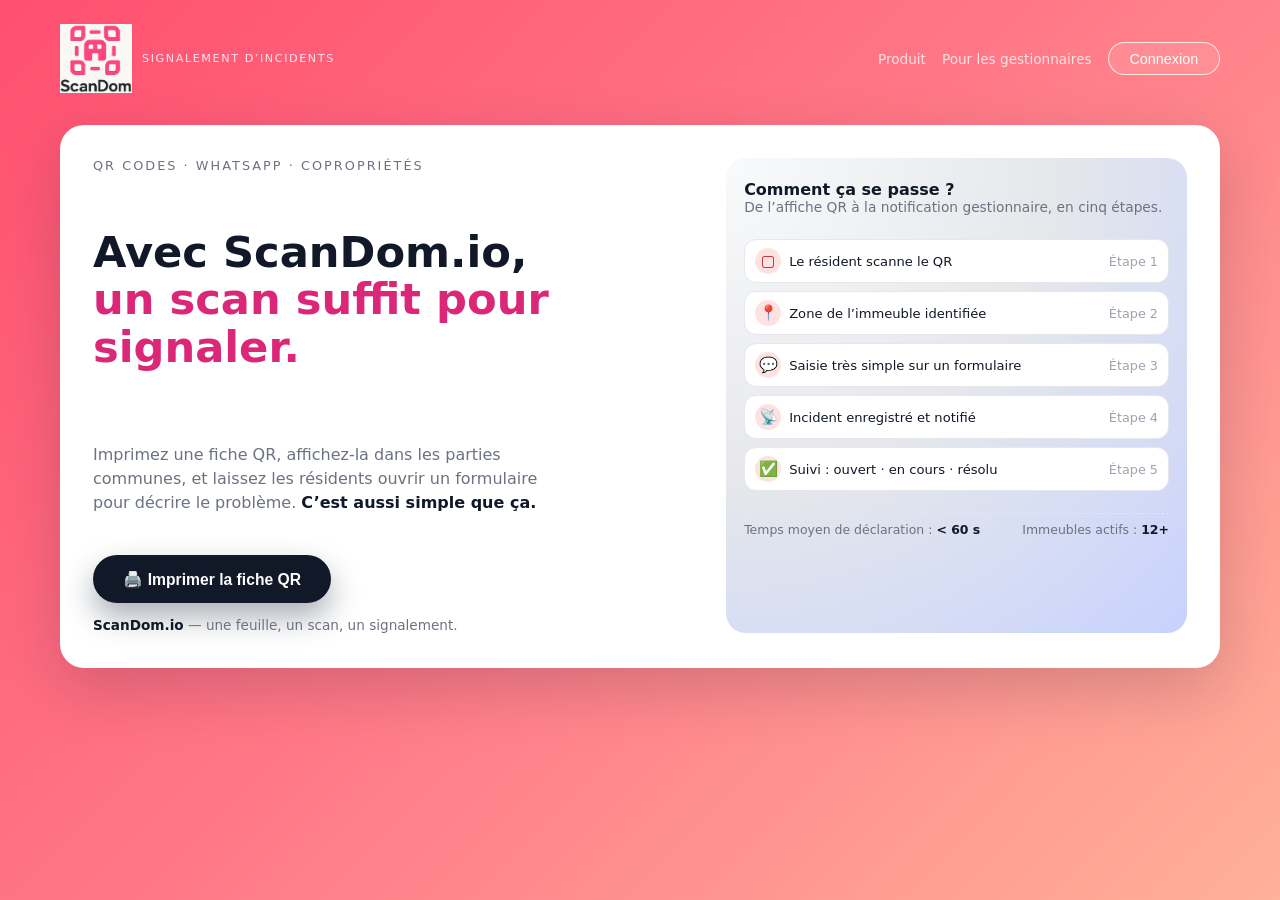
==== index.html @ 26d6885a "Update and rename page_type5.html to index.html" ====
<!DOCTYPE html>
<html lang="fr">
<head>
  <meta charset="UTF-8" />
  <title>ScanDom.io — Signaler un incident en un scan</title>
  <meta name="viewport" content="width=device-width, initial-scale=1" />
  <style>
    :root {
      --pink: #ff4f70;
      --pink-soft: #ff7a88;
      --violet: #8b5cf6;
      --primary: #ffffff;
      --text-main: #111827;
      --text-soft: #6b7280;
      --bg-card: #ffffff;
      --border: #e5e7eb;
    }

    * {
      box-sizing: border-box;
    }

    body {
      margin: 0;
      font-family: system-ui, -apple-system, BlinkMacSystemFont, "Segoe UI",
        sans-serif;
      min-height: 100vh;
      display: flex;
      justify-content: center;
      align-items: stretch;
      background: linear-gradient(135deg, var(--pink) 0%, var(--pink-soft) 50%, #ffb199 100%);
      color: var(--text-main);
    }

    .page {
      width: 100%;
      max-width: 1200px;
      padding: 24px 20px 40px;
      display: flex;
      flex-direction: column;
      gap: 24px;
    }

    /* HEADER */

    .header {
      display: flex;
      align-items: center;
      justify-content: space-between;
      gap: 16px;
      color: #ffffff;
    }

    .brand {
      display: flex;
      align-items: center;
      gap: 10px;
    }

    .brand-logo {
      width: 36px;
      height: 36px;
      border-radius: 12px;
      background: radial-gradient(circle at 20% 10%, #ffffff 0, #ffe4e6 20%, #fb7185 55%, #db2777 100%);
      box-shadow:
        0 0 0 2px rgba(251, 113, 133, 0.6),
        0 8px 25px rgba(190, 24, 93, 0.6);
    }

    .brand-title {
      font-size: 1.1rem;
      font-weight: 700;
      letter-spacing: 0.18em;
      text-transform: uppercase;
    }

    .brand-sub {
      font-size: 0.7rem;
      opacity: 0.85;
      text-transform: uppercase;
      letter-spacing: 0.14em;
    }

    .header-right {
      display: flex;
      align-items: center;
      gap: 16px;
    }

    .link-muted {
      font-size: 0.85rem;
      text-decoration: none;
      color: #fee2e2;
    }

    .link-muted:hover {
      text-decoration: underline;
    }

    .btn-connexion {
      padding: 0.45rem 1.3rem;
      border-radius: 999px;
      border: 1px solid rgba(255, 241, 242, 0.9);
      background: rgba(248, 250, 252, 0.1);
      color: #ffffff;
      font-size: 0.9rem;
      font-weight: 500;
      cursor: pointer;
      display: inline-flex;
      align-items: center;
      gap: 6px;
      backdrop-filter: blur(10px);
      transition:
        background 0.15s ease,
        transform 0.08s ease,
        box-shadow 0.1s ease;
    }

    .btn-connexion:hover {
      background: rgba(248, 250, 252, 0.25);
      transform: translateY(-1px);
      box-shadow: 0 6px 18px rgba(15, 23, 42, 0.18);
    }

    /* MAIN CARD (style Zyro : gros bloc blanc) */

    .card {
      margin-top: 8px;
      background: var(--bg-card);
      border-radius: 24px;
      border: 1px solid rgba(255, 255, 255, 0.4);
      box-shadow:
        0 20px 60px rgba(15, 23, 42, 0.18);
      padding: 32px 32px 34px;
      display: grid;
      grid-template-columns: minmax(0, 3fr) minmax(280px, 2.3fr);
      gap: 32px;
    }

    @media (max-width: 900px) {
      .card {
        grid-template-columns: minmax(0, 1fr);
      }
    }

    /* LEFT HERO */

    .hero {
      display: flex;
      flex-direction: column;
      gap: 20px;
      justify-content: center;
    }

    .hero-kicker {
      font-size: 0.8rem;
      text-transform: uppercase;
      letter-spacing: 0.16em;
      color: var(--text-soft);
    }

    .hero-title {
      font-size: clamp(2.1rem, 4vw, 2.7rem);
      line-height: 1.1;
      font-weight: 700;
    }

    .hero-title span.accent {
      color: #db2777;
    }

    .hero-sub {
      max-width: 30rem;
      font-size: 1rem;
      color: var(--text-soft);
      line-height: 1.5;
    }

    .hero-sub strong {
      color: var(--text-main);
      font-weight: 600;
    }

    .hero-actions {
      display: flex;
      flex-wrap: wrap;
      gap: 14px;
      align-items: center;
      margin-top: 4px;
    }

    .btn-primary {
      padding: 0.9rem 1.9rem;
      border-radius: 999px;
      border: none;
      background: #111827;
      color: #f9fafb;
      font-size: 0.98rem;
      font-weight: 600;
      cursor: pointer;
      display: inline-flex;
      align-items: center;
      gap: 8px;
      box-shadow: 0 14px 30px rgba(15, 23, 42, 0.35);
      transition:
        transform 0.08s ease,
        box-shadow 0.1s ease,
        filter 0.1s ease;
    }

    .btn-primary:hover {
      transform: translateY(-1px);
      filter: brightness(1.03);
      box-shadow: 0 18px 40px rgba(15, 23, 42, 0.45);
    }

    .hero-caption {
      font-size: 0.85rem;
      color: var(--text-soft);
    }

    .hero-caption strong {
      color: var(--text-main);
    }

    /* RIGHT MOCKUP (workflow) */

    .panel {
      border-radius: 20px;
      background: radial-gradient(circle at top left, #f9fafb 0, #e5e7eb 50%, #c7d2fe 100%);
      padding: 18px 18px 20px;
      display: flex;
      flex-direction: column;
      gap: 14px;
    }

    .panel-main-title {
      font-size: 1rem;
      font-weight: 600;
      margin-top: 4px;
    }

    .panel-main-sub {
      font-size: 0.86rem;
      color: var(--text-soft);
      margin-bottom: 10px;
    }

    .panel-flow {
      display: flex;
      flex-direction: column;
      gap: 8px;
      font-size: 0.82rem;
    }

    .panel-step {
      background: #ffffff;
      border-radius: 12px;
      border: 1px solid #e5e7eb;
      padding: 8px 10px;
      display: flex;
      align-items: center;
      justify-content: space-between;
      gap: 10px;
    }

    .panel-step-left {
      display: flex;
      align-items: center;
      gap: 8px;
    }

    .panel-step-icon {
      width: 26px;
      height: 26px;
      border-radius: 999px;
      background: #fee2e2;
      color: #b91c1c;
      display: flex;
      align-items: center;
      justify-content: center;
      font-size: 0.95rem;
    }

    .panel-step-label {
      color: var(--text-main);
    }

    .panel-step-arrow {
      font-size: 0.8rem;
      color: #9ca3af;
    }

    .panel-footer {
      margin-top: 8px;
      padding-top: 8px;
      border-top: 1px dashed #e5e7eb;
      font-size: 0.78rem;
      color: var(--text-soft);
      display: flex;
      justify-content: space-between;
      gap: 10px;
    }

    .panel-footer strong {
      color: var(--text-main);
    }

    /* ==== PAGE À IMPRIMER ==== */

    .print-page {
      display: none;
    }

    .print-sheet {
      width: 210mm;
      height: 297mm;
      padding: 18mm;
      box-sizing: border-box;
      background: #ffffff;
      color: #111827;
      font-family: system-ui, -apple-system, BlinkMacSystemFont, "Segoe UI",
        sans-serif;
      position: relative;
    }

    .print-header {
      text-align: center;
      margin-bottom: 18mm;
    }

    .print-title {
      display: inline-block;
      padding: 6px 18px;
      background: #ec4899;
      color: #ffffff;
      font-weight: 700;
      font-size: 18px;
      letter-spacing: 0.08em;
      text-transform: uppercase;
      border-radius: 6px;
    }

    .print-subtitle {
      margin-top: 12mm;
      font-size: 12px;
      text-transform: uppercase;
      letter-spacing: 0.12em;
      color: #4b5563;
    }

    .print-body {
      text-align: center;
      margin-top: 10mm;
    }

    .qr-wrapper {
      display: inline-flex;
      flex-direction: column;
      align-items: center;
      gap: 10px;
      margin-top: 8mm;
    }

    .qr-box {
      width: 50mm;
      height: 50mm;
      border-radius: 8px;
      border: 1px solid #e5e7eb;
      display: flex;
      align-items: center;
      justify-content: center;
      padding: 4mm;
    }

    .qr-box img {
      width: 100%;
      height: 100%;
      object-fit: contain;
    }

    .whatsapp-line {
      display: inline-flex;
      align-items: center;
      gap: 8px;
      margin-top: 6mm;
      font-size: 11px;
      color: #111827;
    }

    .whatsapp-logo {
      width: 18px;
      height: 18px;
      border-radius: 999px;
      background: #25d366;
      display: flex;
      align-items: center;
      justify-content: center;
      color: white;
      font-size: 11px;
      font-weight: 700;
      font-family: system-ui, sans-serif;
    }

    .print-footer {
      position: absolute;
      left: 18mm;
      right: 18mm;
      bottom: 16mm;
      display: flex;
      align-items: center;
      justify-content: space-between;
      font-size: 9px;
      color: #9ca3af;
    }

    .print-footer-logo {
      font-weight: 600;
      color: #111827;
    }

    /* PRINT */

    @media print {
      body {
        background: #ffffff;
        margin: 0;
      }
      .page { display: none; }
      .print-page { display: block; }
    }
  </style>
</head>
<body>
  <div class="page">
    <header class="header">
      <div class="brand">
        <img
          src="logo.JPG"
          style="width:13%"/>
        <div>
          <div class="brand-sub">Signalement d’incidents</div>
        </div>
      </div>
      <div class="header-right">
        <a href="#" class="link-muted">Produit</a>
        <a href="#" class="link-muted">Pour les gestionnaires</a>
        <button class="btn-connexion" type="button">Connexion</button>
      </div>
    </header>

    <main class="card">
      <section class="hero">
        <div class="hero-kicker">QR codes · WhatsApp · Copropriétés</div>

        <h1 class="hero-title">
          Avec ScanDom.io,<br>
          <span class="accent">un scan suffit pour signaler.</span>
        </h1>

        <p class="hero-sub">
          Imprimez une fiche QR, affichez-la dans les parties communes,
          et laissez les résidents ouvrir un formulaire pour
          décrire le problème. <strong>C’est aussi simple que ça.</strong>
        </p>

        <div class="hero-actions">
          <button class="btn-primary" type="button" onclick="window.print()">
            🖨️ Imprimer la fiche&nbsp;QR
          </button>
          <div class="hero-caption">
            <strong>ScanDom.io</strong> — une feuille, un scan, un signalement.
          </div>
        </div>
      </section>

      <aside class="panel" aria-hidden="true">
        <div>
          <div class="panel-main-title">Comment ça se passe&nbsp;?</div>
          <div class="panel-main-sub">
            De l’affiche QR à la notification gestionnaire, en cinq étapes.
          </div>
        </div>
        <div class="panel-flow">
          <div class="panel-step">
            <div class="panel-step-left">
              <div class="panel-step-icon">▢</div>
              <div class="panel-step-label">Le résident scanne le QR</div>
            </div>
            <div class="panel-step-arrow">Étape 1</div>
          </div>
          <div class="panel-step">
            <div class="panel-step-left">
              <div class="panel-step-icon">📍</div>
              <div class="panel-step-label">Zone de l’immeuble identifiée</div>
            </div>
            <div class="panel-step-arrow">Étape 2</div>
          </div>
          <div class="panel-step">
            <div class="panel-step-left">
              <div class="panel-step-icon">💬</div>
              <div class="panel-step-label">Saisie très simple sur un formulaire</div>
            </div>
            <div class="panel-step-arrow">Étape 3</div>
          </div>
          <div class="panel-step">
            <div class="panel-step-left">
              <div class="panel-step-icon">📡</div>
              <div class="panel-step-label">Incident enregistré et notifié</div>
            </div>
            <div class="panel-step-arrow">Étape 4</div>
          </div>
          <div class="panel-step">
            <div class="panel-step-left">
              <div class="panel-step-icon">✅</div>
              <div class="panel-step-label">Suivi : ouvert · en cours · résolu</div>
            </div>
            <div class="panel-step-arrow">Étape 5</div>
          </div>
        </div>
        <div class="panel-footer">
          <span>Temps moyen de déclaration&nbsp;: <strong>&lt; 60&nbsp;s</strong></span>
          <span>Immeubles actifs&nbsp;: <strong>12+</strong></span>
        </div>
      </aside>
    </main>
  </div>

</body>
</html>
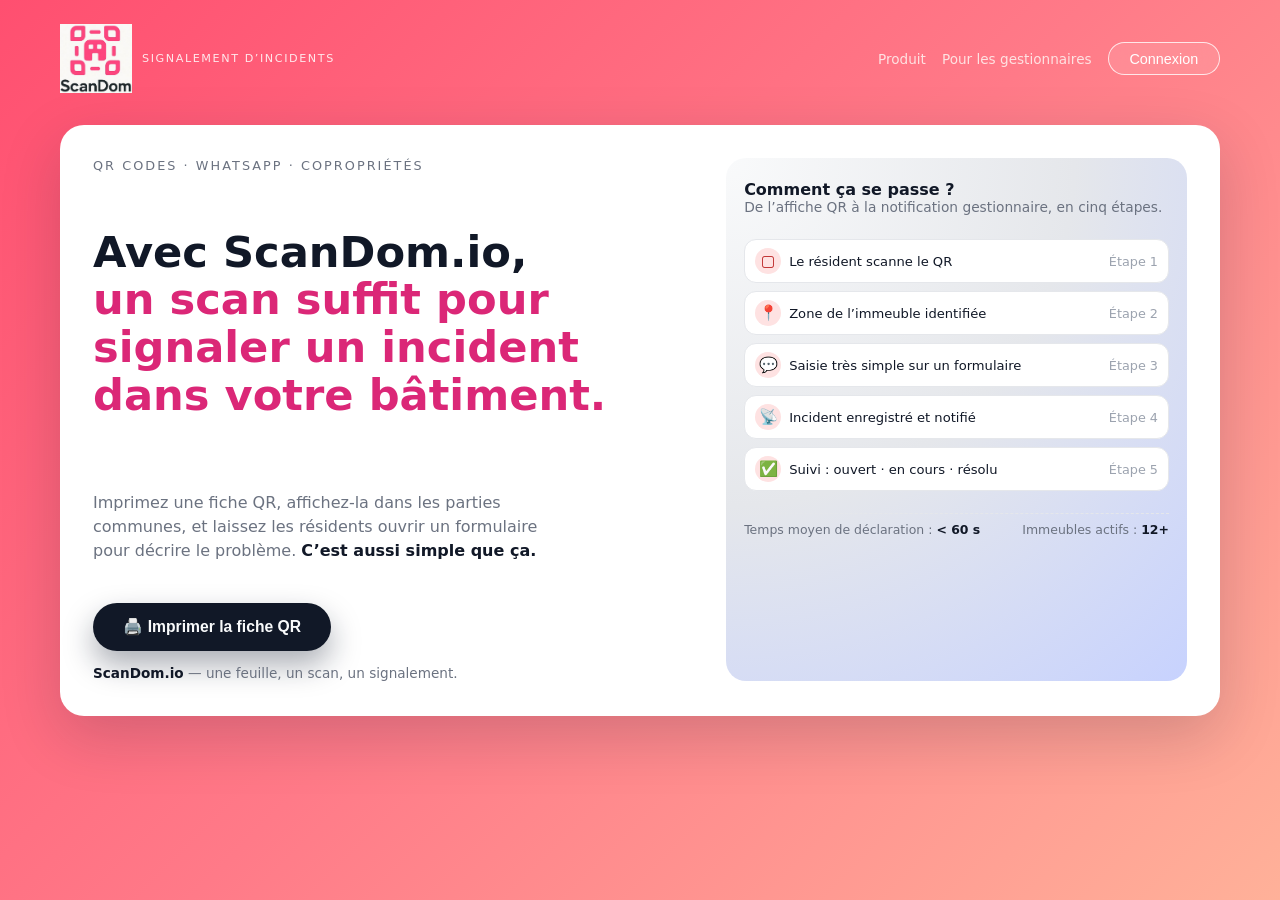
==== commit ffab3692: "modal_print_qr" ====
--- a/index.html
+++ b/index.html
@@ -2,6 +2,7 @@
 <html lang="fr">
 <head>
   <meta charset="UTF-8" />
+  
   <title>ScanDom.io — Signaler un incident en un scan</title>
   <meta name="viewport" content="width=device-width, initial-scale=1" />
   <style>
@@ -417,6 +418,62 @@
     .print-footer-logo {
       font-weight: 600;
       color: #111827;
+    }
+
+    .print-modal-overlay {
+      position: fixed;
+      inset: 0;
+      background: rgba(17, 24, 39, 0.55);
+      display: none;
+      align-items: center;
+      justify-content: center;
+      padding: 18px;
+      z-index: 9999;
+    }
+
+    .print-modal-overlay.is-open {
+      display: flex;
+    }
+
+    .print-modal {
+      width: min(980px, 96vw);
+      height: min(760px, 92vh);
+      background: #ffffff;
+      border-radius: 18px;
+      border: 1px solid rgba(229, 231, 235, 0.9);
+      box-shadow: 0 30px 80px rgba(0, 0, 0, 0.35);
+      position: relative;
+      overflow: hidden;
+    }
+
+    .print-modal-close {
+      position: absolute;
+      top: 10px;
+      right: 10px;
+      width: 40px;
+      height: 40px;
+      border-radius: 999px;
+      border: 1px solid rgba(229, 231, 235, 0.9);
+      background: rgba(255, 255, 255, 0.9);
+      cursor: pointer;
+      font-size: 22px;
+      line-height: 1;
+      display: flex;
+      align-items: center;
+      justify-content: center;
+      color: #111827;
+      z-index: 1;
+    }
+
+    .print-modal-close:hover {
+      background: #ffffff;
+    }
+
+    .print-modal-frame {
+      width: 100%;
+      height: 100%;
+      border: 0;
+      display: block;
     }
 
     /* PRINT */
@@ -455,7 +512,7 @@
 
         <h1 class="hero-title">
           Avec ScanDom.io,<br>
-          <span class="accent">un scan suffit pour signaler.</span>
+          <span class="accent">un scan suffit pour signaler un incident dans votre bâtiment.</span>
         </h1>
 
         <p class="hero-sub">
@@ -465,7 +522,7 @@
         </p>
 
         <div class="hero-actions">
-          <button class="btn-primary" type="button" onclick="window.print()">
+          <button class="btn-primary" type="button" id="openPrintModal">
             🖨️ Imprimer la fiche&nbsp;QR
           </button>
           <div class="hero-caption">
@@ -526,5 +583,64 @@
     </main>
   </div>
 
+  <div id="printModalOverlay" class="print-modal-overlay" aria-hidden="true">
+    <div class="print-modal" role="dialog" aria-modal="true" aria-label="Imprimer un QR Code">
+      <button type="button" class="print-modal-close" id="printModalClose" aria-label="Fermer">&times;</button>
+      <iframe class="print-modal-frame" id="printModalFrame" title="Imprimer un QR Code"></iframe>
+    </div>
+  </div>
+
+  <script>
+    (function () {
+      const openBtn = document.getElementById('openPrintModal');
+      const overlay = document.getElementById('printModalOverlay');
+      const closeBtn = document.getElementById('printModalClose');
+      const frame = document.getElementById('printModalFrame');
+
+      function openModal() {
+        if (!overlay || !frame) return;
+        frame.src = 'modal_print_qr.html';
+        overlay.classList.add('is-open');
+        overlay.setAttribute('aria-hidden', 'false');
+        document.body.style.overflow = 'hidden';
+      }
+
+      function closeModal() {
+        if (!overlay || !frame) return;
+        overlay.classList.remove('is-open');
+        overlay.setAttribute('aria-hidden', 'true');
+        document.body.style.overflow = '';
+        frame.src = '';
+      }
+
+      if (openBtn) {
+        openBtn.addEventListener('click', openModal);
+      }
+
+      if (closeBtn) {
+        closeBtn.addEventListener('click', closeModal);
+      }
+
+      if (overlay) {
+        overlay.addEventListener('click', function (e) {
+          if (e.target === overlay) closeModal();
+        });
+      }
+
+      window.addEventListener('keydown', function (e) {
+        if (e.key === 'Escape' && overlay && overlay.classList.contains('is-open')) {
+          closeModal();
+        }
+      });
+
+      window.addEventListener('message', function (event) {
+        if (!event || !event.data) return;
+        if (event.data.type === 'closePrintModal') {
+          closeModal();
+        }
+      });
+    })();
+  </script>
+
 </body>
 </html>
